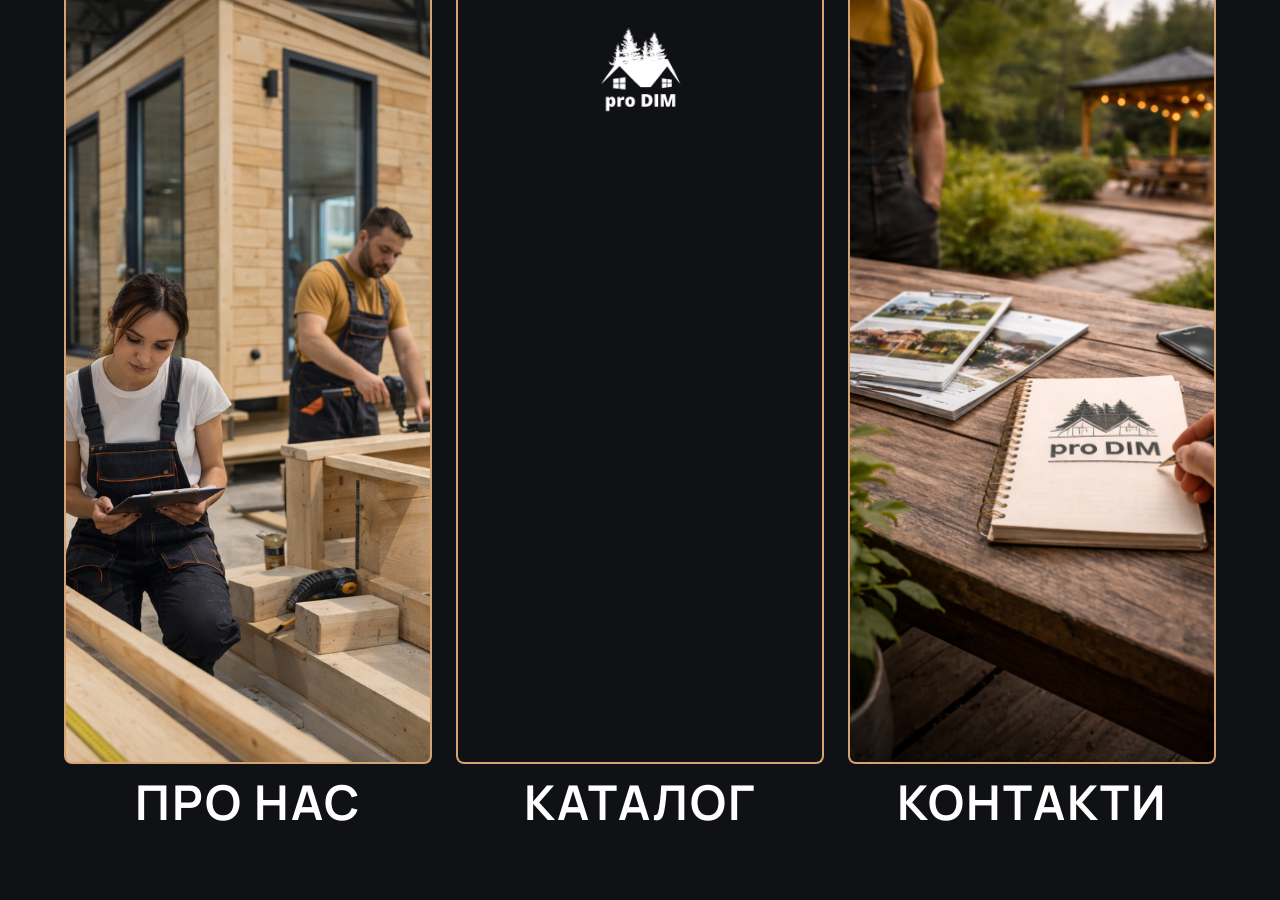
==== index.html @ d38a095b "first upload" ====
<!DOCTYPE html>
<html lang="uk">
<head>
<meta charset="UTF-8">
<meta name="viewport" content="width=device-width, initial-scale=1.0">
<title>pro DIM</title>
  <link rel="icon" href="logo.png" type="image/png">

<link href="https://fonts.googleapis.com/css2?family=Manrope:wght@500;700&display=swap" rel="stylesheet">
<link rel="stylesheet" href="styles.css">
</head>

<body>

<img src="logo.png" alt="pro DIM" class="logo-mobile">

<a href="about.html" class="section" style="--bg:url('img/about.png')">
  <p>ПРО НАС</p>
  <small>∧<br>Дізнатись більше</small>
</a>

<a href="catalog.html" class="section mid" style="--bg:url(img/catalog.png)">
  <img src="logo.png" alt="pro DIM" class="logo">
  <p>КАТАЛОГ</p>
  <small>∧<br>Дізнатись більше</small>
</a>

<a href="contact.html" class="section" style="--bg:url('img/contact.png')">
  <p>КОНТАКТИ</p>
  <small>∧<br>Дізнатись більше</small>
</a>

</body>
</html>
---- styles.css ----
*,*::before,*::after{
box-sizing:border-box;
margin:0;
padding:0;
}

body{
background:#0F1115;
font-family:'Manrope',sans-serif;
display:flex;
gap:24px;
height:100vh;
padding:0 64px 64px;
align-items:stretch;
}

.section{
flex:1;
position:relative;
border:2px solid #D4A373;
border-top:none;
border-radius:0 0 8px 8px;
background:var(--bg) center/cover no-repeat;
overflow:visible;
text-decoration:none;
margin-bottom:calc(48px + 24px);
}

.section::before{
content:'';
position:absolute;
inset:0;
background:rgba(0,0,0,0);
transition:.3s;
z-index:1;
}

.section p{
position:absolute;
bottom:calc(-48px - 24px);
left:50%;
transform:translateX(-50%);
color:#fff;
font-size:48px;
font-weight:700;
letter-spacing:.04em;
white-space:nowrap;
transition:.3s;
z-index:3;
}

.section small{
position:absolute;
bottom:48px;
left:50%;
transform:translateX(-50%);
color:#A0A6AD;
font-size:24px;
font-weight:500;
text-align:center;
opacity:0;
transition:.3s;
z-index:3;
}

.section:hover::before{
background:rgba(0,0,0,.8);
}

.section:hover p{
bottom:50%;
transform:translate(-50%,50%);
}

.section:hover small{
opacity:1;
}

.mid::after{
content:'';
position:absolute;
top:0;
left:0;
right:0;
height:55%;
background:linear-gradient(to bottom,#0F1115 0%,transparent 100%);
z-index:2;
pointer-events:none;
}

.logo{
position:absolute;
top:24px;
left:50%;
transform:translateX(-50%);
height:90px;
z-index:3;
}

.logo-mobile{
display:none;
}

@media (max-width:768px){

html,body{
height:100%;
overflow:hidden;
}

/* мобільний layout */

body{
display:flex;
flex-direction:column;
padding:32px;
gap:24px;
height:100vh;
}

/* блоки */

.section{
flex:1;
margin:0;
border-radius:8px;
border-top:4px solid #D4A373;
}

/* прибираємо затемнення */

.section::before{
background:rgba(0,0,0,0.45);
}

/* прибираємо текст знизу */

.section small{
display:none;
}

/* текст по центру */

.section p{
top:50%;
left:50%;
transform:translate(-50%,-50%);
bottom:auto;
font-size:32px;
}

/* логотип */

.logo{
display:none;
}

.logo-mobile{
display:block;
margin:0 auto 24px;
height:64px;
}

}
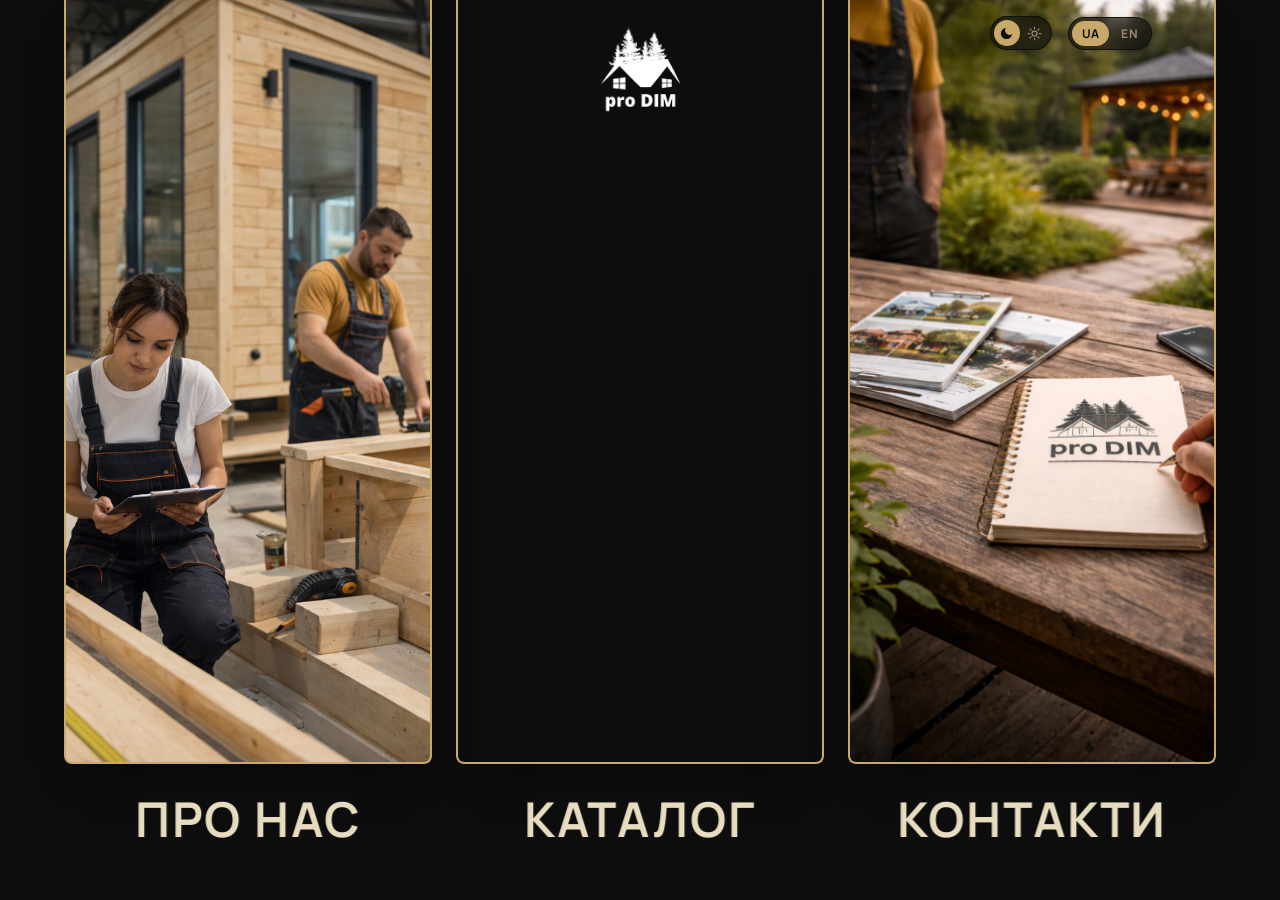
==== commit 048c0a4e: "update" ====
--- a/index.html
+++ b/index.html
@@ -1,33 +1,57 @@
 <!DOCTYPE html>
 <html lang="uk">
 <head>
+<script>(function(){var t=localStorage.getItem("pd-theme");if(t==="light")document.documentElement.setAttribute("data-theme","light");})();</script>
 <meta charset="UTF-8">
 <meta name="viewport" content="width=device-width, initial-scale=1.0">
 <title>pro DIM</title>
+  <meta name="description" content="proDIM — модульні дерев'яні будинки під ключ від 1 до 2 місяців. Каталог, ціни та реалізовані проєкти по всій Україні.">
+  <link rel="canonical" href="https://prodim.chernihiv.ua/">
+  <meta property="og:type" content="website">
+  <meta property="og:title" content="pro DIM — модульні дерев'яні будинки під ключ">
+  <meta property="og:description" content="proDIM — модульні дерев'яні будинки під ключ від 1 до 2 місяців. Каталог, ціни та реалізовані проєкти по всій Україні.">
+  <meta property="og:image" content="https://prodim.chernihiv.ua/logo.png">
+  <meta property="og:url" content="https://prodim.chernihiv.ua/">
+  <meta name="twitter:card" content="summary_large_image">
+  <link rel="apple-touch-icon" href="logo.png">
   <link rel="icon" href="logo.png" type="image/png">
 
 <link href="https://fonts.googleapis.com/css2?family=Manrope:wght@500;700&display=swap" rel="stylesheet">
+<link rel="stylesheet" href="common.css">
 <link rel="stylesheet" href="styles.css">
+<script src="i18n.js" defer></script>
+<script src="theme.js" defer></script>
 </head>
 
 <body>
 
-<img src="logo.png" alt="pro DIM" class="logo-mobile">
+<div class="pd-floating-controls">
+<div class="pd-theme-toggle">
+  <span class="pd-theme-btn active" data-theme="dark" aria-label="Темна тема"><svg viewBox="0 0 24 24" fill="currentColor"><path d="M21 12.79A9 9 0 1111.21 3 7 7 0 0021 12.79z"/></svg></span>
+  <span class="pd-theme-btn" data-theme="light" aria-label="Світла тема"><svg viewBox="0 0 24 24" fill="none" stroke="currentColor" stroke-width="2" stroke-linecap="round"><circle cx="12" cy="12" r="4"/><path d="M12 2v2M12 20v2M4.93 4.93l1.41 1.41M17.66 17.66l1.41 1.41M2 12h2M20 12h2M6.34 17.66l-1.41 1.41M19.07 4.93l-1.41 1.41"/></svg></span>
+</div>
+
+<div class="pd-lang-toggle">
+  <span class="pd-lang-btn" data-lang="uk">UA</span>
+  <span class="pd-lang-btn" data-lang="en">EN</span>
+</div>
+</div>
+
 
 <a href="about.html" class="section" style="--bg:url('img/about.png')">
-  <p>ПРО НАС</p>
-  <small>∧<br>Дізнатись більше</small>
+  <p data-en="ABOUT US">ПРО НАС</p>
+  <small></small>
 </a>
 
 <a href="catalog.html" class="section mid" style="--bg:url(img/catalog.png)">
   <img src="logo.png" alt="pro DIM" class="logo">
-  <p>КАТАЛОГ</p>
-  <small>∧<br>Дізнатись більше</small>
+  <p data-en="CATALOG">КАТАЛОГ</p>
+  <small></small>
 </a>
 
 <a href="contact.html" class="section" style="--bg:url('img/contact.png')">
-  <p>КОНТАКТИ</p>
-  <small>∧<br>Дізнатись більше</small>
+  <p data-en="CONTACT">КОНТАКТИ</p>
+  <small></small>
 </a>
 
 </body>
--- a/common.css
+++ b/common.css
@@ -0,0 +1,357 @@
+/* =========================================================
+   pro DIM — спільна дизайн-система (v2)
+   ========================================================= */
+
+:root{
+  /* ===== Палітра "Rich Look" — dark, warm, luxury, timeless, elegant ===== */
+  --c-bg:        #0D0D0D;
+  --c-surface:   #3A2C22;
+  --c-accent:    #C8A96B;
+  --c-accent-dim:#8B7355;
+  --c-text:      #E8DCC0;
+  --c-muted:     #9C8A72;
+  --c-included:  #E8DCC0;
+  --c-excluded:  #5A4E40;
+  --c-line:      rgba(232,220,192,.16);
+  --c-card:      #2B1F1A;
+  --c-bg-rgb:    13,13,13;
+  --c-text-rgb:  232,220,192;
+  --c-accent-rgb:200,169,107;
+  --c-shadow-op: 1;
+
+  --fs-2xs: 14px; --fs-xs: 16px; --fs-sm: 18px; --fs-md: 20px;
+  --fs-lg:  24px; --fs-xl: 32px; --fs-2xl: 40px; --fs-hero:48px;
+
+  --sp-1: 8px; --sp-2: 16px; --sp-3: 24px; --sp-4: 32px;
+  --sp-5: 48px; --sp-6: 64px; --sp-7: 80px;
+
+  /* єдина шкала бокових відступів — і для контенту, і для шапки */
+  --pad-x: 128px;
+  --pad-bottom: 48px;
+
+  --radius: 9px;
+  --header-h: 96px;
+  --ease: .3s cubic-bezier(.4,0,.2,1);
+}
+
+/* ===== Світла тема — та сама гама, світлі й темні тони поміняні місцями ===== */
+:root[data-theme="light"]{
+  --c-bg:        #E8DCC0;
+  --c-surface:   #FFFFFF;
+  --c-accent:    #4A3527;
+  --c-accent-dim:#3A2A1E;
+  --c-text:      #1A1512;
+  --c-muted:     #6B5540;
+  --c-included:  #1A1512;
+  --c-excluded:  #C2B49B;
+  --c-line:      rgba(26,21,18,.22);
+  --c-card:      #FFFFFF;
+  --c-bg-rgb:    232,220,192;
+  --c-text-rgb:  26,21,18;
+  --c-accent-rgb:74,53,39;
+  --c-shadow-op: 0;
+}
+
+@media (max-width:1024px){ :root{ --pad-x:48px; --header-h:88px; } }
+@media (max-width:768px) { :root{ --pad-x:32px; --pad-bottom:32px; --header-h:80px; } }
+@media (max-width:480px) { :root{ --pad-x:20px; --pad-bottom:28px; } }
+
+/* ===== Reset ===== */
+*,*::before,*::after{box-sizing:border-box;margin:0;padding:0}
+html{-webkit-text-size-adjust:100%}
+html,body{background:var(--c-bg)}
+body{
+  font-family:'Manrope',sans-serif;
+  color:var(--c-text);
+  -webkit-font-smoothing:antialiased;
+  text-rendering:optimizeLegibility;
+  position:relative;
+  /* легка штукатурна текстура — чиста CSS/SVG, без запиту зображення */
+  background-color:var(--c-bg);
+  background-image:url("data:image/svg+xml,%3Csvg xmlns='http://www.w3.org/2000/svg' width='240' height='240'%3E%3Cfilter id='n'%3E%3CfeTurbulence type='fractalNoise' baseFrequency='0.68' numOctaves='3' stitchTiles='stitch' result='t'/%3E%3CfeColorMatrix in='t' type='saturate' values='0'/%3E%3CfeComponentTransfer%3E%3CfeFuncA type='linear' slope='0.5'/%3E%3C/feComponentTransfer%3E%3C/filter%3E%3Crect width='100%25' height='100%25' filter='url(%23n)'/%3E%3C/svg%3E");
+  background-blend-mode:overlay;
+  background-size:240px 240px;
+}
+a{color:inherit;text-decoration:none}
+img{max-width:100%;display:block}
+button{font:inherit;background:none;border:none;color:inherit;cursor:pointer}
+
+a:focus-visible,label:focus-visible,button:focus-visible,input:focus-visible{
+  outline:2px solid var(--c-accent);
+  outline-offset:3px;
+  border-radius:2.2px;
+}
+
+@media (prefers-reduced-motion: reduce){
+  *,*::before,*::after{animation-duration:.001ms !important;transition-duration:.001ms !important}
+}
+
+/* =========================================================
+   HEADER — вирівняний рівно з межами контенту, з тінню на скролі
+   ========================================================= */
+.pd-header{
+  position:fixed;
+  top:0;left:0;right:0;
+  z-index:80;
+  display:flex;
+  align-items:center;
+  justify-content:space-between;
+  height:var(--header-h);
+  padding:0 var(--pad-x);
+  background:linear-gradient(to bottom, rgba(var(--c-bg-rgb),.9) 0%, rgba(var(--c-bg-rgb),.68) 75%, rgba(var(--c-bg-rgb),.35) 100%);
+  -webkit-backdrop-filter:blur(10px);
+  backdrop-filter:blur(10px);
+  box-shadow:0 1px 0 var(--c-line), 0 8px 24px -12px rgba(0,0,0,calc(.6 * var(--c-shadow-op)));
+}
+.pd-logo{display:flex;align-items:center}
+.pd-header-left{display:flex;align-items:center}
+.pd-logo img{height:40px;width:auto;filter:drop-shadow(0 2px 6px rgba(0,0,0,var(--c-shadow-op)))}
+:root[data-theme="light"] .pd-logo img{filter:invert(1)}
+
+.pd-back{
+  display:flex;align-items:center;gap:6px;
+  margin-left:var(--sp-3);
+  color:var(--c-muted);
+  font-family:'Manrope',sans-serif;
+  font-size:14px;font-weight:600;
+  cursor:pointer;
+  transition:color var(--ease);
+  filter:drop-shadow(0 1px 4px rgba(0,0,0,calc(.4*var(--c-shadow-op))));
+}
+@media (hover:hover) and (pointer:fine){
+  .pd-back:hover{color:var(--c-text)}
+}
+.pd-back:active{color:var(--c-text)}
+@media (max-width:640px){
+  .pd-back span{display:none}
+  .pd-back{margin-left:var(--sp-2)}
+}
+:root[data-theme="light"] .pd-foot>img{filter:invert(1)}
+
+.pd-burger{
+  width:44px;height:44px;
+  display:flex;flex-direction:column;align-items:center;justify-content:center;gap:5px;
+  border-radius:50%;
+  cursor:pointer;
+  transition:background var(--ease);
+  -webkit-tap-highlight-color:transparent;
+}
+.pd-burger span{
+  width:22px;height:2px;background:var(--c-text);border-radius:2.2px;
+  filter:drop-shadow(0 1px 3px rgba(0,0,0,calc(.5 * var(--c-shadow-op))));
+  transition:transform var(--ease),opacity var(--ease);
+}
+@media (hover:hover) and (pointer:fine){
+  .pd-burger:hover{background:rgba(var(--c-text-rgb),.1)}
+}
+
+/* Перемикач мови */
+.pd-lang-toggle{
+  display:flex;align-items:center;gap:2px;
+  border:1px solid var(--c-line);
+  border-radius:22px;
+  padding:3px;
+  background:rgba(var(--c-text-rgb),.03);
+}
+.pd-lang-btn{
+  font-family:'Manrope',sans-serif;
+  font-size:12px;font-weight:700;letter-spacing:.03em;
+  color:var(--c-muted);
+  padding:4px 10px;
+  border-radius:18px;
+  cursor:pointer;
+  transition:background var(--ease), color var(--ease);
+}
+.pd-lang-btn.active{background:var(--c-accent);color:var(--c-bg)}
+@media (hover:hover) and (pointer:fine){
+  .pd-lang-btn:not(.active):hover{color:var(--c-text)}
+}
+.pd-header-right{display:flex;align-items:center;gap:var(--sp-2)}
+
+/* Перемикач теми (темна / світла) */
+.pd-theme-toggle{
+  display:flex;align-items:center;gap:2px;
+  border:1px solid var(--c-line);
+  border-radius:22px;
+  padding:3px;
+  background:rgba(var(--c-text-rgb),.03);
+}
+.pd-theme-btn{
+  display:flex;align-items:center;justify-content:center;
+  width:26px;height:26px;
+  color:var(--c-muted);
+  border-radius:50%;
+  cursor:pointer;
+  transition:background var(--ease), color var(--ease);
+}
+.pd-theme-btn svg{width:15px;height:15px}
+.pd-theme-btn.active{background:var(--c-accent);color:var(--c-bg)}
+@media (hover:hover) and (pointer:fine){
+  .pd-theme-btn:not(.active):hover{color:var(--c-text)}
+}
+.pd-theme-toggle-floating{
+  position:static;
+}
+
+/* Обгортка для плаваючих кнопок (головна, каталог) — надійний gap замість ручних відступів */
+.pd-floating-controls{
+  position:fixed;top:var(--sp-2);right:var(--pad-x);
+  z-index:80;
+  display:flex;align-items:center;gap:var(--sp-2);
+}
+/* на плаваючих сторінках немає темної підложки хедера позаду —
+   тому рамку/фон перемикачів робимо помітнішими самі по собі */
+.pd-floating-controls .pd-theme-toggle,
+.pd-floating-controls .pd-lang-toggle{
+  border-color:rgba(var(--c-bg-rgb),.9);
+  background:rgba(var(--c-bg-rgb),.65);
+  -webkit-backdrop-filter:blur(8px);
+  backdrop-filter:blur(8px);
+  box-shadow:0 4px 14px -4px rgba(0,0,0,calc(.5*var(--c-shadow-op)));
+}
+.pd-lang-toggle-floating{
+  position:static;
+}
+
+/* сторінки без фіксованого хедера (index) використовують клас no-header —
+   тоді ці правила просто ніде не застосовуються */
+
+/* =========================================================
+   NAV OVERLAY — відкривається в центр, креативніше, з робочим закриттям
+   ========================================================= */
+#pd-nav-toggle{position:absolute;opacity:0;pointer-events:none}
+
+.pd-nav-overlay{
+  position:fixed;inset:0;
+  z-index:90;
+  visibility:hidden;
+  opacity:0;
+  transition:opacity var(--ease), visibility 0s var(--ease);
+}
+#pd-nav-toggle:checked ~ .pd-nav-overlay{
+  visibility:visible;
+  opacity:1;
+  transition:opacity var(--ease);
+}
+.pd-nav-bg{
+  position:absolute;inset:0;
+  background:
+    radial-gradient(60% 50% at 50% 45%, rgba(var(--c-accent-rgb),.10), transparent 70%),
+    rgba(var(--c-bg-rgb),.96);
+  -webkit-backdrop-filter:blur(10px);
+  backdrop-filter:blur(10px);
+  cursor:pointer;
+}
+.pd-nav{
+  position:relative;
+  height:100%;
+  display:flex;flex-direction:column;
+  align-items:center;justify-content:center;
+  gap:var(--sp-3);
+  pointer-events:none;
+}
+.pd-nav a{ pointer-events:auto; }
+.pd-nav a{
+  font-size:var(--fs-lg);
+  font-weight:700;
+  letter-spacing:.02em;
+  padding:2px 2px 6px;
+  position:relative;
+  text-align:center;
+  opacity:0;
+  transform:translateY(10px);
+  transition:opacity var(--ease), transform var(--ease), color var(--ease);
+}
+#pd-nav-toggle:checked ~ .pd-nav-overlay .pd-nav a{opacity:1;transform:translateY(0)}
+.pd-nav a:nth-child(1){transition-delay:.05s}
+.pd-nav a:nth-child(2){transition-delay:.10s}
+.pd-nav a:nth-child(3){transition-delay:.15s}
+.pd-nav a:nth-child(4){transition-delay:.20s}
+.pd-nav a:nth-child(5){transition-delay:.25s}
+.pd-nav a:nth-child(6){transition-delay:.30s}
+.pd-nav a::after{
+  content:'';
+  position:absolute;left:50%;bottom:0;
+  width:0;height:2px;
+  background:var(--c-accent);
+  transition:width var(--ease), left var(--ease);
+}
+@media (hover:hover) and (pointer:fine){
+  .pd-nav a:hover::after{width:100%;left:0}
+  .pd-nav a:hover{color:var(--c-accent)}
+}
+.pd-nav a:active{color:var(--c-accent)}
+
+/* Кнопка закриття — окреме, явно клікабельне коло з іконкою X */
+.pd-nav-close{
+  position:absolute;top:var(--sp-3);right:var(--pad-x);
+  width:44px;height:44px;
+  display:flex;align-items:center;justify-content:center;
+  border-radius:50%;
+  border:1px solid var(--c-line);
+  color:var(--c-text);
+  cursor:pointer;
+  transition:background var(--ease), border-color var(--ease), transform var(--ease);
+}
+@media (hover:hover) and (pointer:fine){
+  .pd-nav-close:hover{background:rgba(var(--c-accent-rgb),.12);border-color:var(--c-accent);color:var(--c-accent)}
+}
+.pd-nav-close:active{transform:scale(.92)}
+
+/* Бургер → хрестик, коли меню відкрите */
+#pd-nav-toggle:checked ~ .pd-header .pd-burger span:nth-child(1){transform:translateY(7px) rotate(45deg)}
+#pd-nav-toggle:checked ~ .pd-header .pd-burger span:nth-child(2){opacity:0}
+#pd-nav-toggle:checked ~ .pd-header .pd-burger span:nth-child(3){transform:translateY(-7px) rotate(-45deg)}
+
+/* =========================================================
+   FOOTER
+   ========================================================= */
+.pd-footer{
+  padding:var(--sp-5) var(--pad-x) var(--pad-bottom);
+  margin-top:var(--sp-5);
+  background:linear-gradient(to top, rgba(var(--c-bg-rgb),.9) 0%, rgba(var(--c-bg-rgb),.5) 60%, transparent 100%);
+  position:relative;
+}
+.pd-footer hr{border:none;border-top:1px solid var(--c-line);margin-bottom:var(--sp-3)}
+.pd-foot{display:flex;align-items:center;justify-content:space-between;gap:var(--sp-3);flex-wrap:wrap}
+.pd-foot > img{height:56px}
+.pd-socials{display:flex;flex-direction:column;align-items:center;gap:var(--sp-1)}
+.pd-socials strong{font-size:var(--fs-2xs);color:var(--c-muted);font-weight:500;letter-spacing:.03em;text-align:center}
+.pd-icons{display:flex;gap:var(--sp-2)}
+.pd-icons a{display:flex;color:var(--c-text);transition:transform var(--ease),color var(--ease)}
+@media (hover:hover) and (pointer:fine){
+  .pd-icons a:hover{color:var(--c-accent);transform:translateY(-2px)}
+}
+.pd-icons a:active{color:var(--c-accent)}
+.pd-phone{display:flex;align-items:center;gap:var(--sp-1)}
+.pd-phone-n{font-size:var(--fs-xs);font-weight:700}
+@media (hover:hover) and (pointer:fine){
+  .pd-phone-n:hover{color:var(--c-accent)}
+}
+.pd-phone-n:active{color:var(--c-accent)}
+
+@media (max-width:640px){
+  .pd-foot{flex-direction:column;text-align:center}
+}
+
+/* Відступ під фіксовану шапку для контентних сторінок */
+.pd-page{padding-top:calc(var(--header-h) + var(--sp-4))}
+
+/* =========================================================
+   Інтерактив карток/секцій — темніше + легке стиснення,
+   з якорем трансформації в той бік, куди картка "впирається"
+   ========================================================= */
+.card, .section{
+  transition:transform var(--ease), box-shadow var(--ease);
+  transform-origin:center;
+  box-shadow:0 20px 40px -20px rgba(0,0,0,calc(.55 * var(--c-shadow-op)));
+}
+@media (hover:hover) and (pointer:fine){
+  .card:hover, .section:hover{transform:scale(.975); box-shadow:0 12px 28px -16px rgba(0,0,0,calc(.65 * var(--c-shadow-op)))}
+}
+.card:active, .section:active{transform:scale(.975)}
+
+.card.left, .section.edge-left  { transform-origin:left center; }
+.card.right, .section.edge-right{ transform-origin:right center; }
+.section.edge-top   { transform-origin:top center; }
+.section.edge-bottom{ transform-origin:bottom center; }
--- a/styles.css
+++ b/styles.css
@@ -5,7 +5,7 @@
 }
 
 body{
-background:#0F1115;
+background:var(--c-bg);
 font-family:'Manrope',sans-serif;
 display:flex;
 gap:24px;
@@ -17,13 +17,14 @@
 .section{
 flex:1;
 position:relative;
-border:2px solid #D4A373;
+border:2px solid var(--c-accent);
 border-top:none;
 border-radius:0 0 8px 8px;
 background:var(--bg) center/cover no-repeat;
 overflow:visible;
 text-decoration:none;
 margin-bottom:calc(48px + 24px);
+transform-origin:top center;
 }
 
 .section::before{
@@ -37,43 +38,49 @@
 
 .section p{
 position:absolute;
-bottom:calc(-48px - 24px);
+top:100%;
 left:50%;
-transform:translateX(-50%);
-color:#fff;
+transform:translate(-50%,24px);
+color:var(--c-text);
 font-size:48px;
 font-weight:700;
 letter-spacing:.04em;
 white-space:nowrap;
-transition:.3s;
+transition:transform .3s, color .3s;
 z-index:3;
+will-change:transform;
+pointer-events:none;
 }
 
 .section small{
 position:absolute;
-bottom:48px;
+top:100%;
 left:50%;
-transform:translateX(-50%);
-color:#A0A6AD;
+transform:translate(-50%,96px);
+color:var(--c-muted);
 font-size:24px;
 font-weight:500;
 text-align:center;
 opacity:0;
-transition:.3s;
+transition:transform .3s, opacity .3s, color .3s;
 z-index:3;
-}
-
-.section:hover::before{
+will-change:transform;
+pointer-events:none;
+}@media (hover:hover) and (pointer:fine){
+  .section:hover::before {
 background:rgba(0,0,0,.8);
 }
-
-.section:hover p{
-bottom:50%;
-transform:translate(-50%,50%);
+}@media (hover:hover) and (pointer:fine){
+  .section:hover p {
+transform:translate(-50%,-140px);
+color:#fff;
 }
-
-.section:hover small{
+}@media (hover:hover) and (pointer:fine){
+  .section:hover small {
 opacity:1;
+transform:translate(-50%,-96px);
+color:#D8DADD;
+}
 }
 
 .mid::after{
@@ -83,10 +90,12 @@
 left:0;
 right:0;
 height:55%;
-background:linear-gradient(to bottom,#0F1115 0%,transparent 100%);
+background:linear-gradient(to bottom,var(--c-bg) 0%,transparent 100%);
 z-index:2;
 pointer-events:none;
 }
+
+:root[data-theme="light"] .logo{filter:invert(1)}
 
 .logo{
 position:absolute;
@@ -123,8 +132,8 @@
 .section{
 flex:1;
 margin:0;
-border-radius:8px;
-border-top:4px solid #D4A373;
+border-radius:9px;
+border-top:4px solid var(--c-accent);
 }
 
 /* прибираємо затемнення */
@@ -147,6 +156,7 @@
 transform:translate(-50%,-50%);
 bottom:auto;
 font-size:32px;
+color:#fff;
 }
 
 /* логотип */
@@ -162,3 +172,18 @@
 }
 
 }
+
+
+/* тап-фідбек для сенсорних екранів (дзеркалить :hover, але не залипає) */
+.section:active::before {
+background:rgba(0,0,0,.8);
+}
+.section:active p {
+transform:translate(-50%,-140px);
+color:#fff;
+}
+.section:active small {
+opacity:1;
+transform:translate(-50%,-96px);
+color:#D8DADD;
+}
